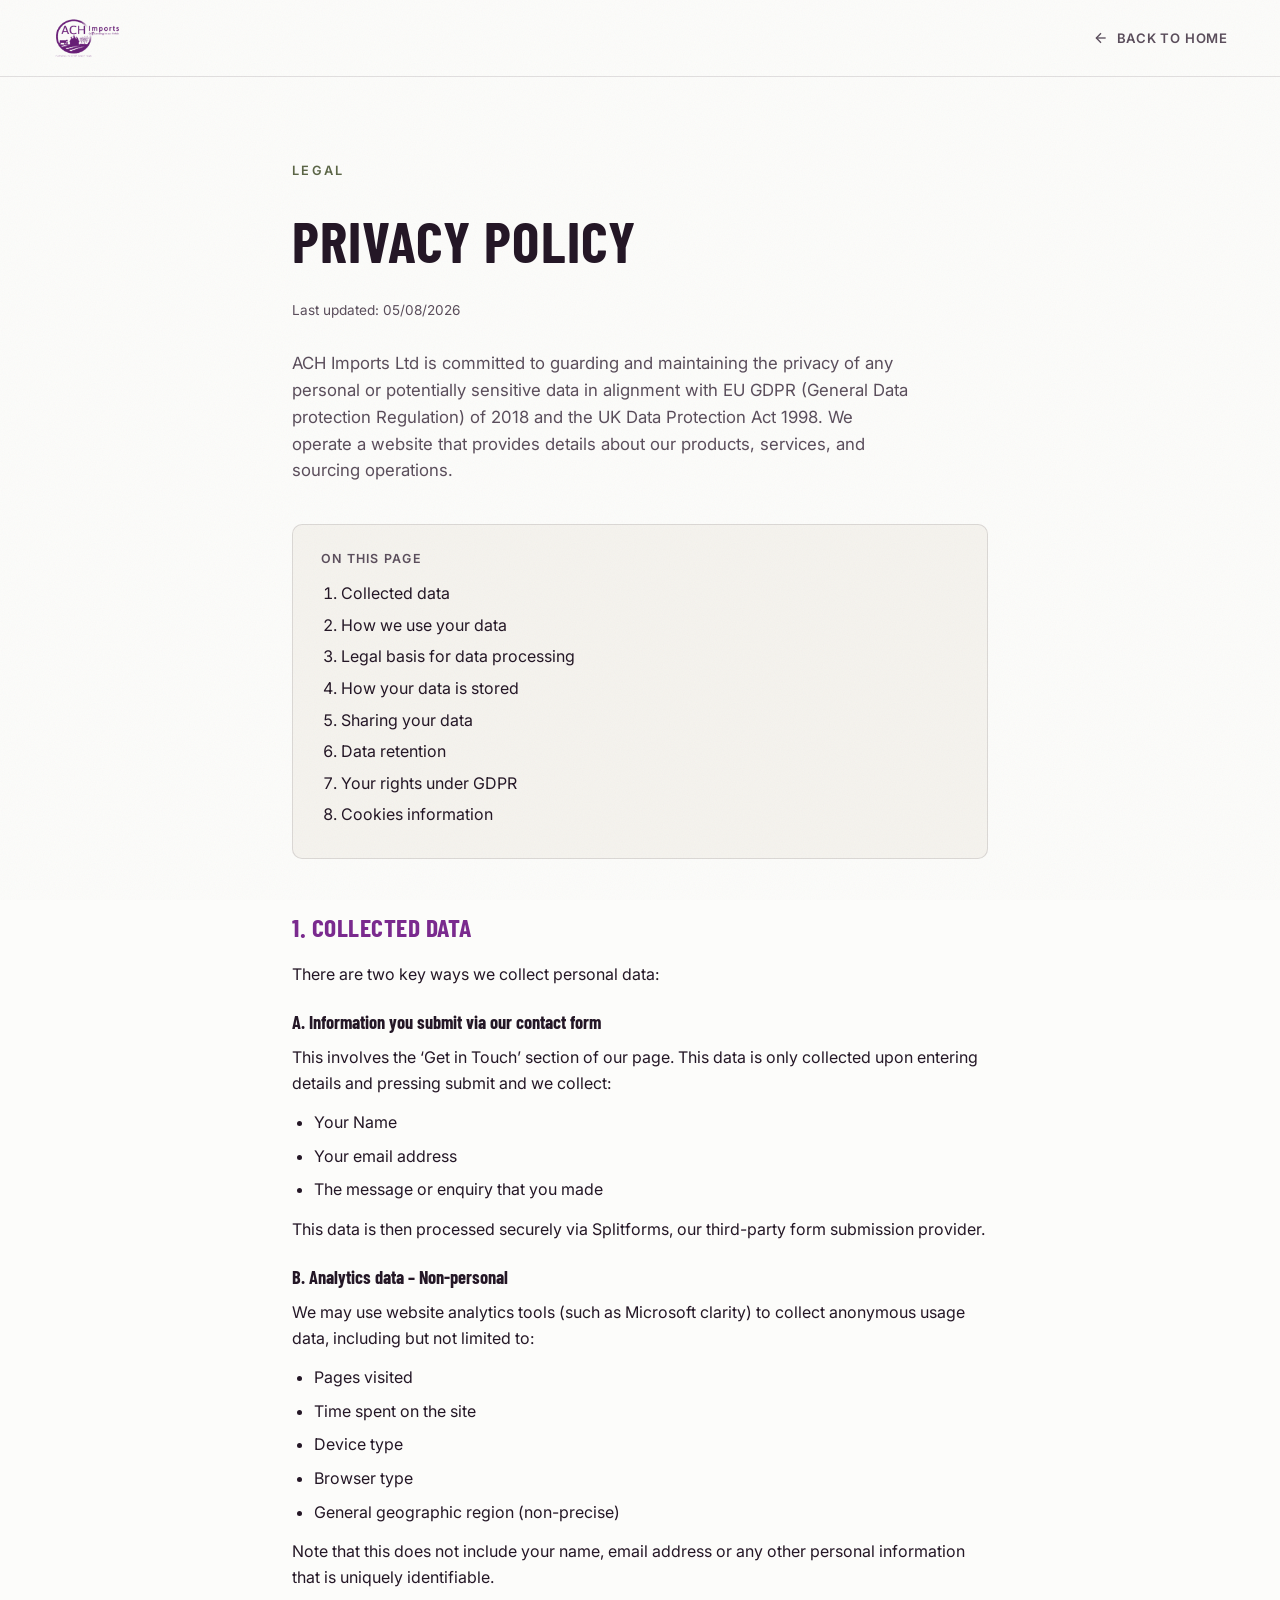
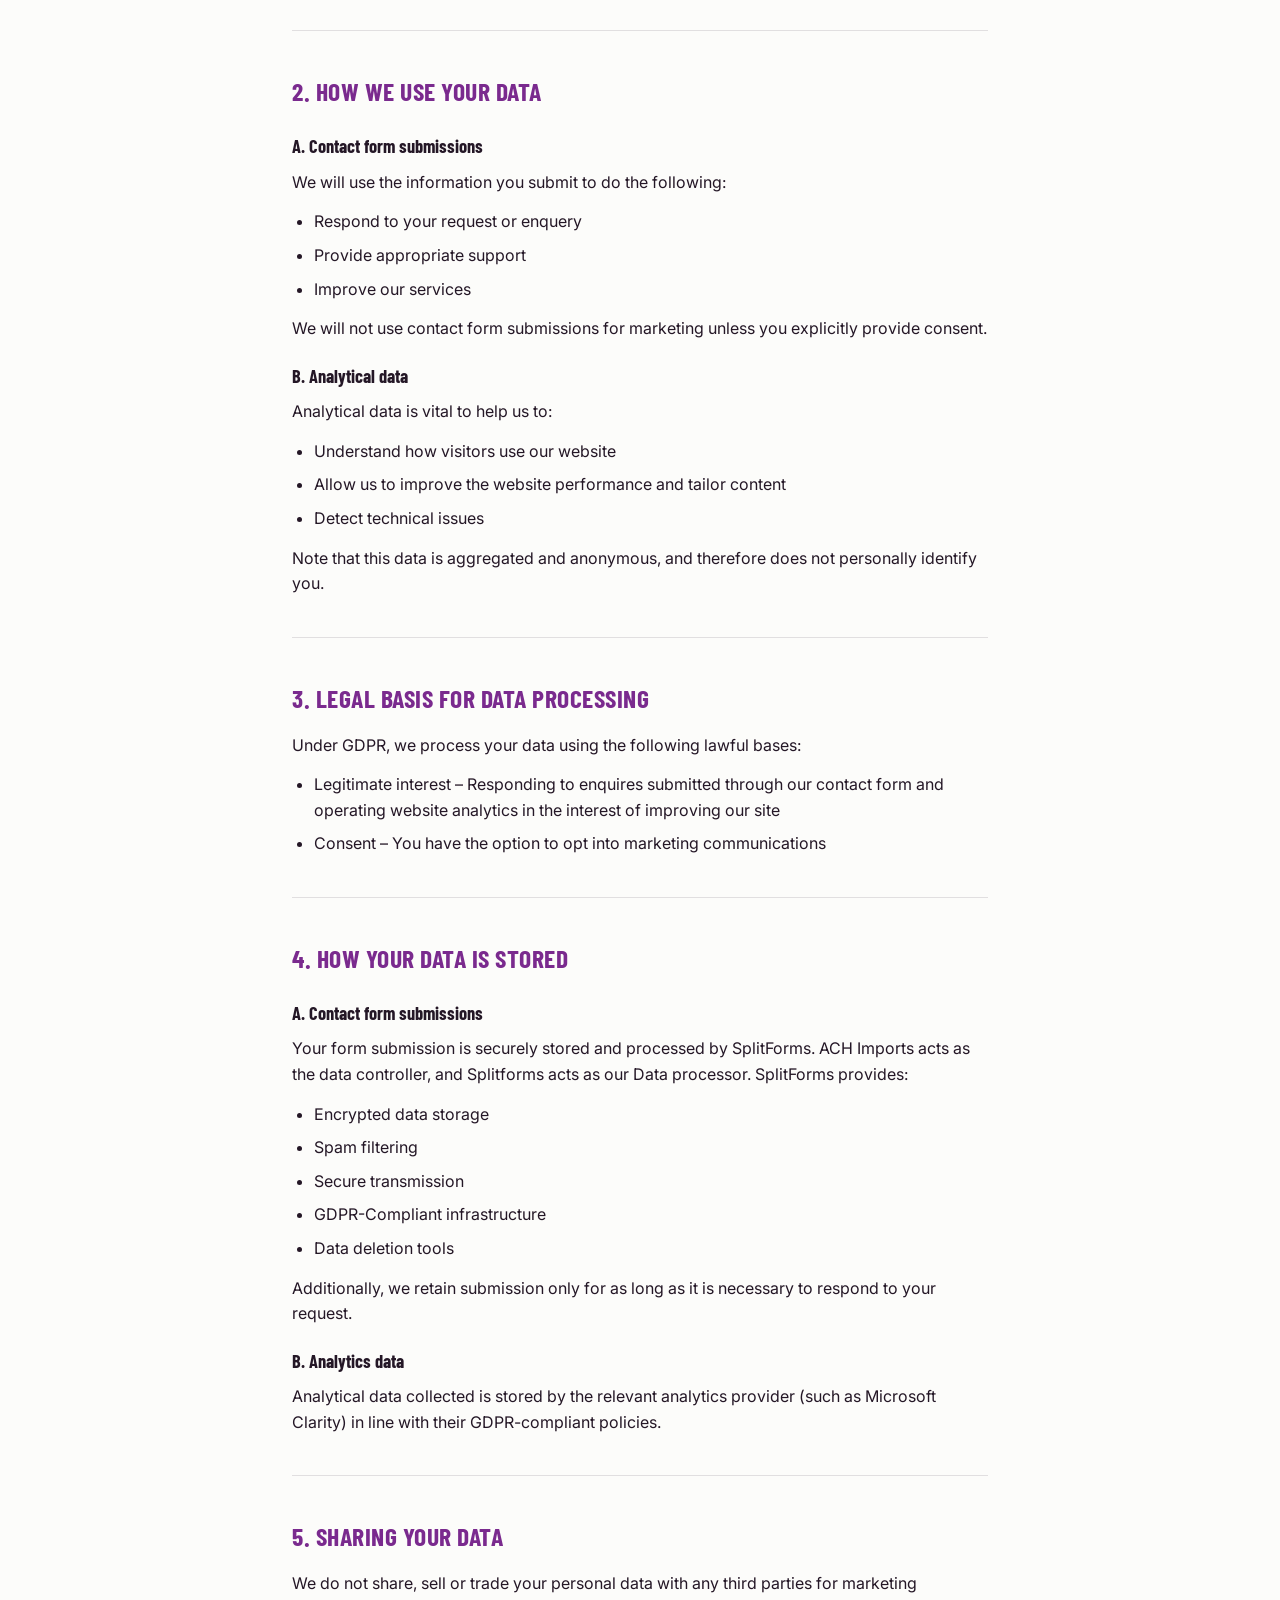
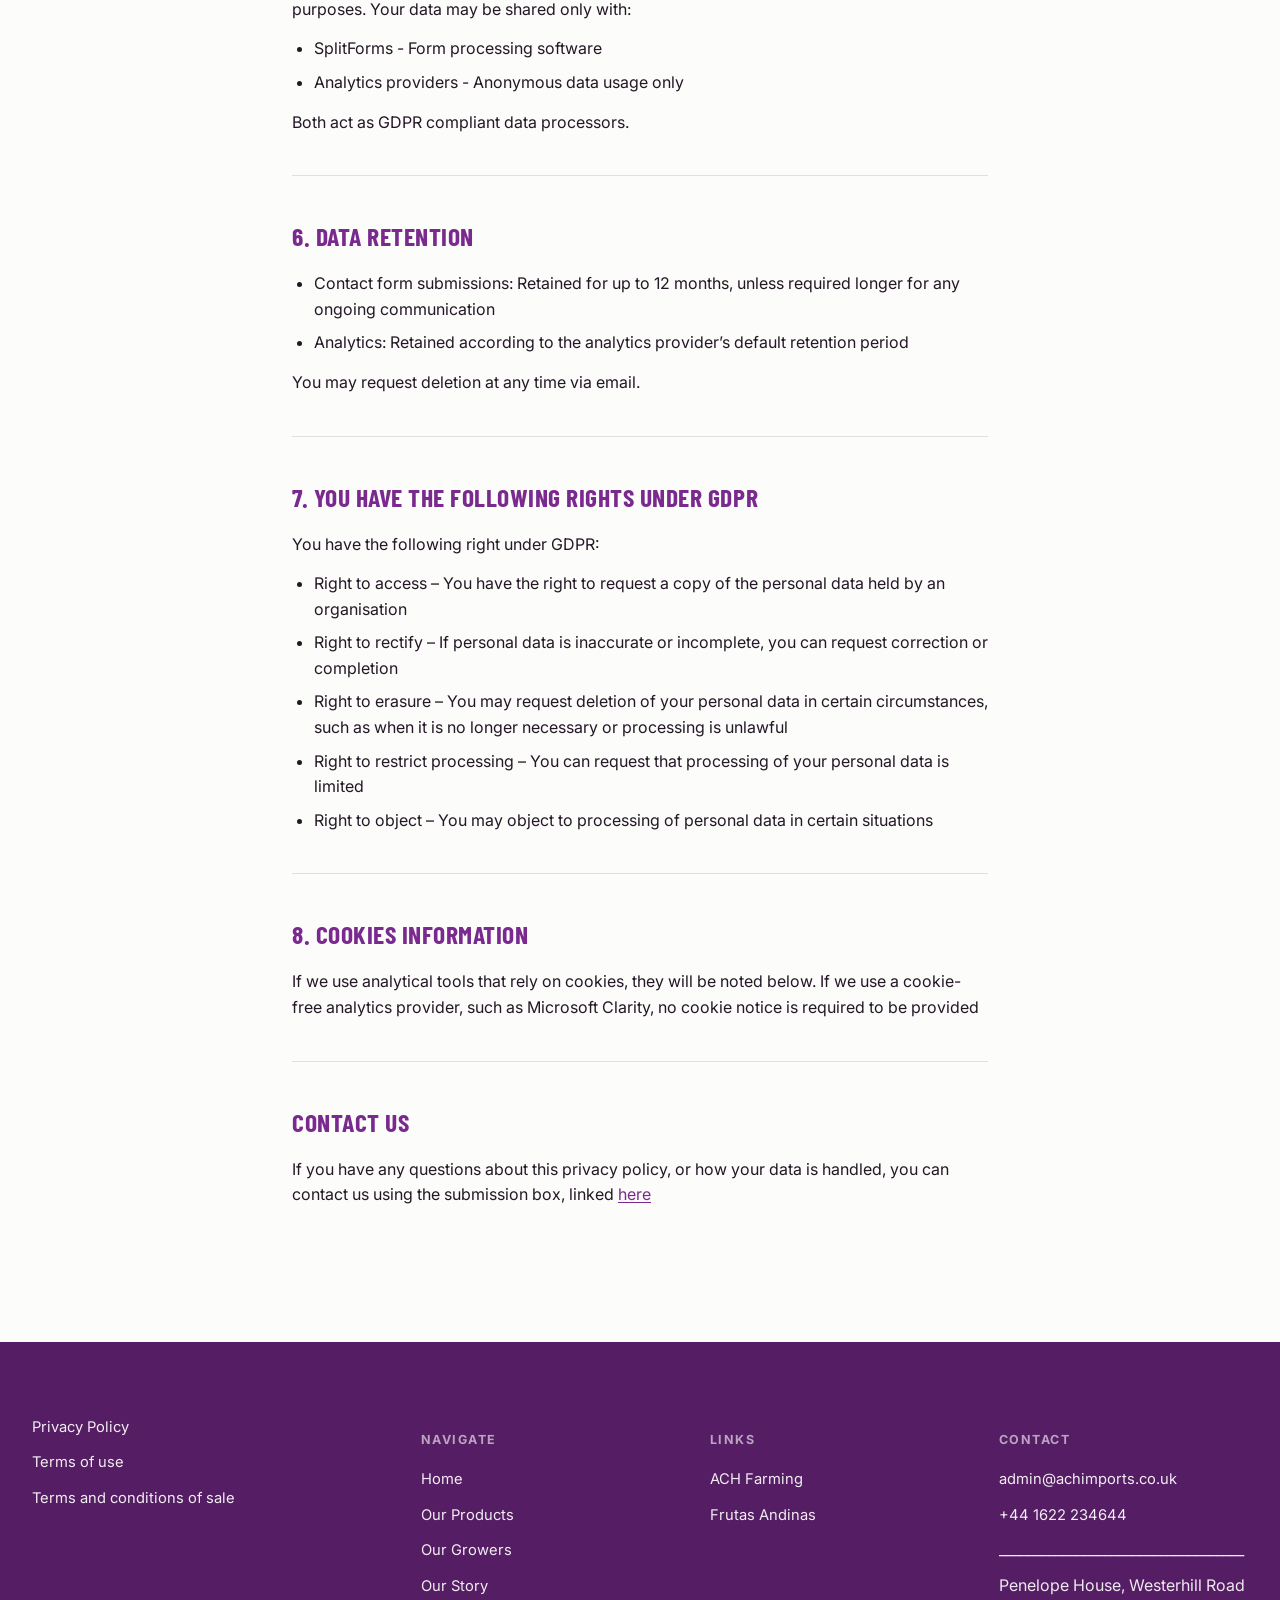
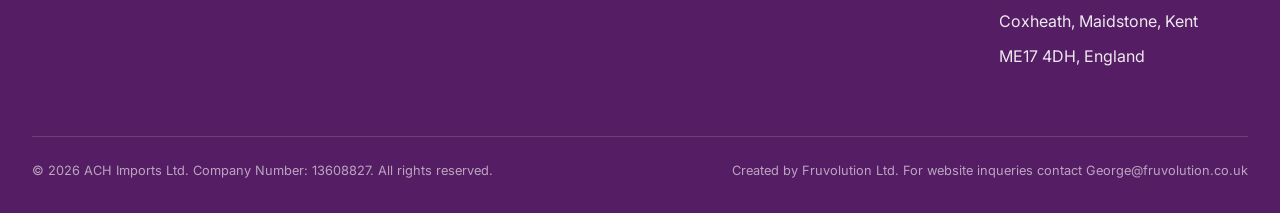
==== html/Privacy.html @ 6e2d33a0 "Cleaned up the project structure and files, improved carousel movement" ====
<!DOCTYPE html>
<html lang="en">
<head>
<meta charset="UTF-8">
<meta name="viewport" content="width=device-width, initial-scale=1.0">
<title>Privacy Policy | ACH Imports</title>

<!-- ============================================================
  ACH IMPORTS — long-text child page template
  Duplicate this file for each of: Cookies, Privacy, Terms of use,
  Terms and conditions of sale, Modern Slavery Statement.

  ASSUMPTIONS BAKED INTO THE PATHS BELOW — check these first:
  - This file lives in a /Legal/ subfolder, one level below the
    homepage (matching Legal/Cookies.html etc. in your footer).
  - The homepage file is named index.html. If it's named
    something else, update every "../index.html" below.
  - Images/ sits at the site root, so image paths here use "../Images/".
============================================================= -->

<link rel="preconnect" href="https://fonts.googleapis.com">
<link rel="preconnect" href="https://fonts.gstatic.com" crossorigin>
<link href="https://fonts.googleapis.com/css2?family=Barlow+Condensed:wght@500;600;700&family=Inter:wght@400;500;600&display=swap" rel="stylesheet">

<link rel="stylesheet" href="../css/privacy.css">

</head>
<body>

<!-- =================== HEADER — logo click returns home =================== -->
<header class="site-header">
  <nav class="nav-bar">
    <a class="nav-logo-link" href="Website_logic.html" aria-label="ACH Imports — back to home">
      <img src="../Images/ACHI_logo.png" alt="ACH Imports logo">
    </a>
    <a class="back-home" href="Website_logic.html">
      <svg viewBox="0 0 24 24"><path d="M19 12H5"/><path d="m12 19-7-7 7-7"/></svg>
      Back to Home
    </a>
  </nav>
</header>

<!-- =================== PAGE CONTENT =================== -->
<main class="legal-page">
  <p class="eyebrow">Legal</p>
  <h1>Privacy Policy</h1>
  <p class="updated">Last updated: 05/08/2026</p>
  <p class="intro">ACH Imports Ltd is committed to guarding and maintaining the privacy of any personal or potentially sensitive data in alignment with EU GDPR 
    (General Data protection Regulation) of 2018 and the UK Data Protection Act 1998. We operate a website that provides details about our products, services, and sourcing operations.</p>

  <!-- Optional — delete this block for shorter pages like Cookies -->
  <nav class="legal-toc" aria-label="Contents">
    <p>On this page</p>
    <ol>
      <li><a href="#section-1">Collected data</a></li>
      <li><a href="#section-2">How we use your data</a></li>
      <li><a href="#section-3">Legal basis for data processing</a></li>
      <li><a href="#section-4">How your data is stored</a></li>
      <li><a href="#section-5">Sharing your data</a></li>
      <li><a href="#section-6">Data retention</a></li>
      <li><a href="#section-7">Your rights under GDPR</a></li>
      <li><a href="#section-8">Cookies information</a></li>
    </ol>
  </nav>

  <div class="legal-body">
    <section id="section-1">
      <h2>1. Collected data</h2>
      <p>There are two key ways we collect personal data:</p>
      <h3>A.	Information you submit via our contact form</h3>
      <p>This involves the ‘Get in Touch’ section of our page. This data is only collected upon entering details and pressing submit and we collect:</p>
      <ul>
        <li>Your Name</li>
        <li>Your email address</li>
        <li>The message or enquiry that you made</li>
      </ul>
      <p>This data is then processed securely via Splitforms, our third-party form submission provider.</p>
      <h3>B.	Analytics data – Non-personal</h3>
      <p>We may use website analytics tools (such as Microsoft clarity) to collect anonymous usage data, including but not limited to:</p>
      <ul>
        <li>Pages visited</li>
        <li>Time spent on the site</li>
        <li>Device type</li>
        <li>Browser type</li>
        <li>General geographic region (non-precise)</li>
      </ul>
      <p>Note that this does not include your name, email address or any other personal information that is uniquely identifiable.</p>
    </section>

    <section id="section-2">
      <h2>2. How we use your data</h2>
      <h3>A.    Contact form submissions</h3>
      <p>We will use the information you submit to do the following:</p>
      <ul>
        <li>Respond to your request or enquery</li>
        <li>Provide appropriate support</li>
        <li>Improve our services</li>
      </ul>
      <p>We will not use contact form submissions for marketing unless you explicitly provide consent.</p>
      <h3>B.    Analytical data</h3>
      <p>Analytical data is vital to help us to:</p>
      <ul>
        <li>Understand how visitors use our website</li>
        <li>Allow us to improve the website performance and tailor content</li>
        <li>Detect technical issues</li>
      </ul>
      <p>Note that this data is aggregated and anonymous, and therefore does not personally identify you.</p>
    </section>

    <section id="section-3">
      <h2>3. Legal basis for data processing</h2>
      <p>Under GDPR, we process your data using the following lawful bases:</p>
      <ul>
        <li>Legitimate interest – Responding to enquires submitted through our contact form and operating website analytics in the interest of improving our site</li>
        <li>Consent – You have the option to opt into marketing communications</li>
      </ul>
    </section>

    <section id="section-4">
      <h2>4. How your data is stored</h2>
      <h3>A.    Contact form submissions</h3>
      <p>Your form submission is securely stored and processed by SplitForms. ACH Imports acts as the data controller, and Splitforms acts as our Data processor. SplitForms provides:</p>
      <ul>
        <li>Encrypted data storage</li>
        <li>Spam filtering</li>
        <li>Secure transmission</li>
        <li>GDPR-Compliant infrastructure</li>
        <li>Data deletion tools</li>
      </ul>
      <p>Additionally, we retain submission only for as long as it is necessary to respond to your request.</p>
      <h3>B.    Analytics data</h3>
      <p>Analytical data collected is stored by the relevant analytics provider (such as Microsoft Clarity) in line with their GDPR-compliant policies.</p>
    </section>

    <section id="section-5">
      <h2>5. Sharing your data</h2>
      <p>We do not share, sell or trade your personal data with any third parties for marketing purposes. 
    Your data may be shared only with:</p>
      <ul>
        <li>SplitForms - Form processing software</li>
        <li>Analytics providers - Anonymous data usage only</li>
      </ul>
      <p>Both act as GDPR compliant data processors.</p>
    </section>

    <section id="section-6">
      <h2>6. Data retention</h2>
      <ul>
        <li>Contact form submissions: Retained for up to 12 months, unless required longer for any ongoing communication</li>
        <li>Analytics: Retained according to the analytics provider’s default retention period</li>
      </ul>
      <p>You may request deletion at any time via email.</p>
    </section>

    <section id="section-7">
      <h2>7. You have the following rights under GDPR</h2>
      <p>You have the following right under GDPR:</p>
      <ul>
        <li>Right to access – You have the right to request a copy of the personal data held by an organisation</li>
        <li>Right to rectify – If personal data is inaccurate or incomplete, you can request correction or completion</li>
        <li>Right to erasure – You may request deletion of your personal data in certain circumstances, such as when it is no longer necessary or processing is unlawful</li>
        <li>Right to restrict processing – You can request that processing of your personal data is limited</li>
        <li>Right to object – You may object to processing of personal data in certain situations</li>
      </ul>
    </section>

    <section id="section-8">
      <h2>8. Cookies information</h2>
      <p>If we use analytical tools that rely on cookies, they will be noted below. 
        If we use a cookie-free analytics provider, such as Microsoft Clarity, no cookie notice is required to be provided</p>
    </section>

    <section id="section-9">
      <h2>Contact Us</h2>
      <p>If you have any questions about this privacy policy, or how your data is handled, you can contact us using the submission box, linked <a href="../Website_logic.html#get-in-touch">here</a></p>
    </section>
  </div>
</main>

<!-- =================== FOOTER =================== -->
<footer class="site-footer" id="contact">
  <div class="footer-inner">
    <div class="footer-col">
      <ul>
        <li><a href="Legal/Privacy.html">Privacy Policy</a></li>
        <li><a href="Legal/Terms_of_use.html">Terms of use</a></li>
        <li><a href="Legal/Tas_of_sale.html">Terms and conditions of sale</a></li>

      </ul>
    </div>
    <div class="footer-col">
      <h4>Navigate</h4>
      <ul>
        <li><a href="#home">Home</a></li>
        <li><a href="#products">Our Products</a></li>
        <li><a href="#growers">Our Growers</a></li>
        <li><a href="#story">Our Story</a></li>
      </ul>
    </div>
    <div class="footer-col">
      <h4>Links</h4>
      <ul>
        <li><a href="https://www.achfarming.co.uk/" target="_blank" rel="noopener">ACH Farming</a></li>
        <li><a href="https://www.freshproducepartners.com/" target="_blank" rel="noopener">Frutas Andinas</a></li>
      </ul>
    </div>
    <div class="footer-col">
      <h4>Contact</h4>
      <ul>
        <li><a href="../Website_logic.html#get-in-touch">admin@achimports.co.uk</a></li>
        <li><a href="tel:+441622234644">+44 1622 234644</a></li>
        <li>___________________________________</li>
        <li>Penelope House, Westerhill Road</li>
        <li>Coxheath, Maidstone, Kent</li>
        <li>ME17 4DH, England</li>
      </ul>
    </div>
  </div>
  <div class="footer-bottom">
    <span>&copy; <span id="year"></span> ACH Imports Ltd. Company Number: 13608827. All rights reserved.</span>
    <span>Created by Fruvolution Ltd. For website inqueries contact George@fruvolution.co.uk</span>
  </div>
</footer>

<script>
  document.getElementById('year').textContent = new Date().getFullYear();
</script>

</body>
</html>
---- css/privacy.css ----
/* Same design tokens as the homepage — keep these two files in sync
     if the brand colours/fonts ever change. */
  :root{
    --color-purple:        #7A2A8E;
    --color-purple-dark:   #551D63;
    --color-olive:         #75825A;
    --color-olive-dark:    #5C6647;
    --color-bg:            #FCFCFA;
    --color-ink:           #241726;
    --color-ink-soft:      #5B4E5C;
    --color-line:          rgba(36,23,38,0.12);
    --color-cream-card:    #F5F3EE;
    --shadow-soft:          0 20px 50px rgba(36,23,38,0.16);
    --font-display: 'Barlow Condensed', 'Arial Narrow', sans-serif;
    --font-body:    'Inter', -apple-system, BlinkMacSystemFont, sans-serif;
    --max-width: 1240px;
  }

  *{ box-sizing: border-box; }
  html{ scroll-behavior: smooth; }
  body{
    margin:0;
    background: var(--color-bg);
    color: var(--color-ink);
    font-family: var(--font-body);
    line-height: 1.6;
    position: relative;
  }
  body::before{
    content:"";
    position: fixed;
    inset:0;
    z-index: 500;
    pointer-events: none;
    opacity: 0.05;
    mix-blend-mode: multiply;
    background-image: url("data:image/svg+xml;utf8,<svg xmlns='http://www.w3.org/2000/svg' width='160' height='160'><filter id='n'><feTurbulence type='fractalNoise' baseFrequency='0.85' numOctaves='2' stitchTiles='stitch'/></filter><rect width='100%25' height='100%25' filter='url(%23n)'/></svg>");
  }

  img{ max-width: 100%; display:block; }
  a{ color: inherit; text-decoration:none; }
  ul, ol{ margin:0; padding:0; }

  h1,h2,h3{
    font-family: var(--font-display);
    font-weight: 700;
    text-transform: uppercase;
    letter-spacing: 0.02em;
    margin: 0;
    color: var(--color-ink);
  }

  /* --- simple static header: no hero, no scroll-driven animation needed.
         Logo doubles as the way back home, per the brief. --- */
  .site-header{
    position: sticky;
    top: 0;
    z-index: 100;
    background: rgba(252,252,250,0.95);
    backdrop-filter: blur(10px);
    box-shadow: 0 1px 0 var(--color-line);
  }
  .nav-bar{
    max-width: var(--max-width);
    margin: 0 auto;
    padding: 18px 32px;
    display: flex;
    align-items: center;
    justify-content: space-between;
    gap: 24px;
  }
  .nav-logo-link{
    display: flex;
    align-items: center;
    gap: 12px;
  }
  .nav-logo-link img{ height: 40px; width: auto; }
  .back-home{
    font-family: var(--font-body);
    font-weight: 600;
    font-size: 0.82rem;
    letter-spacing: 0.06em;
    text-transform: uppercase;
    color: var(--color-ink-soft);
    display: flex;
    align-items: center;
    gap: 8px;
    transition: color .2s ease;
  }
  .back-home:hover{ color: var(--color-purple); }
  .back-home svg{ width: 16px; height: 16px; stroke: currentColor; fill: none; stroke-width: 2; }

  /* --- long-text content area --- */
  .legal-page{
    max-width: 760px;
    margin: 0 auto;
    padding: 72px 32px 120px;
  }
  .legal-page .eyebrow{
    font-size: 0.8rem;
    font-weight: 600;
    letter-spacing: 0.18em;
    text-transform: uppercase;
    color: var(--color-olive-dark);
  }
  .legal-page h1{
    font-size: clamp(2.4rem, 6vw, 3.6rem);
    margin-top: 10px;
  }
  .legal-page .updated{
    margin-top: 14px;
    font-size: 0.85rem;
    color: var(--color-ink-soft);
  }
  .legal-page .intro{
    margin-top: 28px;
    font-size: 1.05rem;
    color: var(--color-ink-soft);
    max-width: 620px;
  }

  .legal-body{
    margin-top: 48px;
  }
  .legal-body section + section{
    margin-top: 40px;
    padding-top: 40px;
    border-top: 1px solid var(--color-line);
  }
  .legal-body h2{
    font-size: 1.6rem;
    color: var(--color-purple);
    margin-bottom: 14px;
  }
  .legal-body h3{
    font-size: 1.15rem;
    text-transform: none;
    letter-spacing: 0;
    color: var(--color-ink);
    margin: 20px 0 8px;
  }
  .legal-body p{
    margin: 0 0 14px;
  }
  .legal-body ul, .legal-body ol{
    margin: 0 0 14px;
    padding-left: 22px;
  }
  .legal-body ul{ list-style: disc; }
  .legal-body ol{ list-style: decimal; }
  .legal-body li{ margin-bottom: 8px; }
  .legal-body a{
    color: var(--color-purple);
    text-decoration: underline;
    text-underline-offset: 2px;
  }
  .legal-body a:hover{ color: var(--color-olive-dark); }

  /* Optional in-page contents list — handy once a page has several
     numbered sections. Remove this block if the page is short. */
  .legal-toc{
    margin-top: 40px;
    background: var(--color-cream-card);
    border: 1px solid var(--color-line);
    border-radius: 10px;
    padding: 24px 28px;
  }
  .legal-toc p{
    font-size: 0.78rem;
    font-weight: 600;
    letter-spacing: 0.1em;
    text-transform: uppercase;
    color: var(--color-ink-soft);
    margin: 0 0 12px;
  }
  .legal-toc ol{
    list-style: decimal;
    padding-left: 20px;
    margin: 0;
  }
  .legal-toc li{ margin-bottom: 6px; }
  .legal-toc a{ color: var(--color-ink); text-decoration: none; }
  .legal-toc a:hover{ color: var(--color-purple); }

  /* --- footer: identical to the homepage, with paths adjusted for
         living one folder down --- */

    .footer-col ul{
    list-style: none;
    padding: 0;
    margin: 0;
}
    .site-footer{
    background: var(--color-purple-dark);
    color: rgba(255,255,255,0.9);
    padding: 72px 32px 32px;
  }
  .footer-inner{
    max-width: var(--max-width);
    margin: 0 auto;
    display:grid;
    grid-template-columns: 1.4fr 1fr 1fr 1fr;
    gap: 40px;
  }
  .footer-brand img{ height: 40px; margin-bottom: 14px; }
  .footer-brand p{ color: rgba(255,255,255,0.72); font-size: 0.9rem; max-width: 280px; }
  .footer-col h4{
    list-style: none;
    font-family: var(--font-body);
    font-size: 0.78rem;
    letter-spacing: 0.12em;
    text-transform: uppercase;
    color: rgba(255,255,255,0.6);
    margin-bottom: 16px;
  }
  .footer-col ul li{ margin-bottom: 10px; }
  .footer-col a{ font-size: 0.92rem; color: rgba(255,255,255,0.92); }
  .footer-col a:hover{ color: var(--color-olive); }
  .footer-bottom{
    max-width: var(--max-width);
    margin: 56px auto 0;
    padding-top: 24px;
    border-top: 1px solid rgba(255,255,255,0.15);
    display:flex;
    justify-content:space-between;
    flex-wrap:wrap;
    gap: 12px;
    font-size: 0.8rem;
    color: rgba(255,255,255,0.6);
  }

  @media (max-width: 900px){
    .footer-inner{ grid-template-columns: 1fr 1fr; }
  }
  @media (max-width: 560px){
    .footer-inner{ grid-template-columns: 1fr; }
    .legal-page{ padding: 48px 20px 80px; }
  }
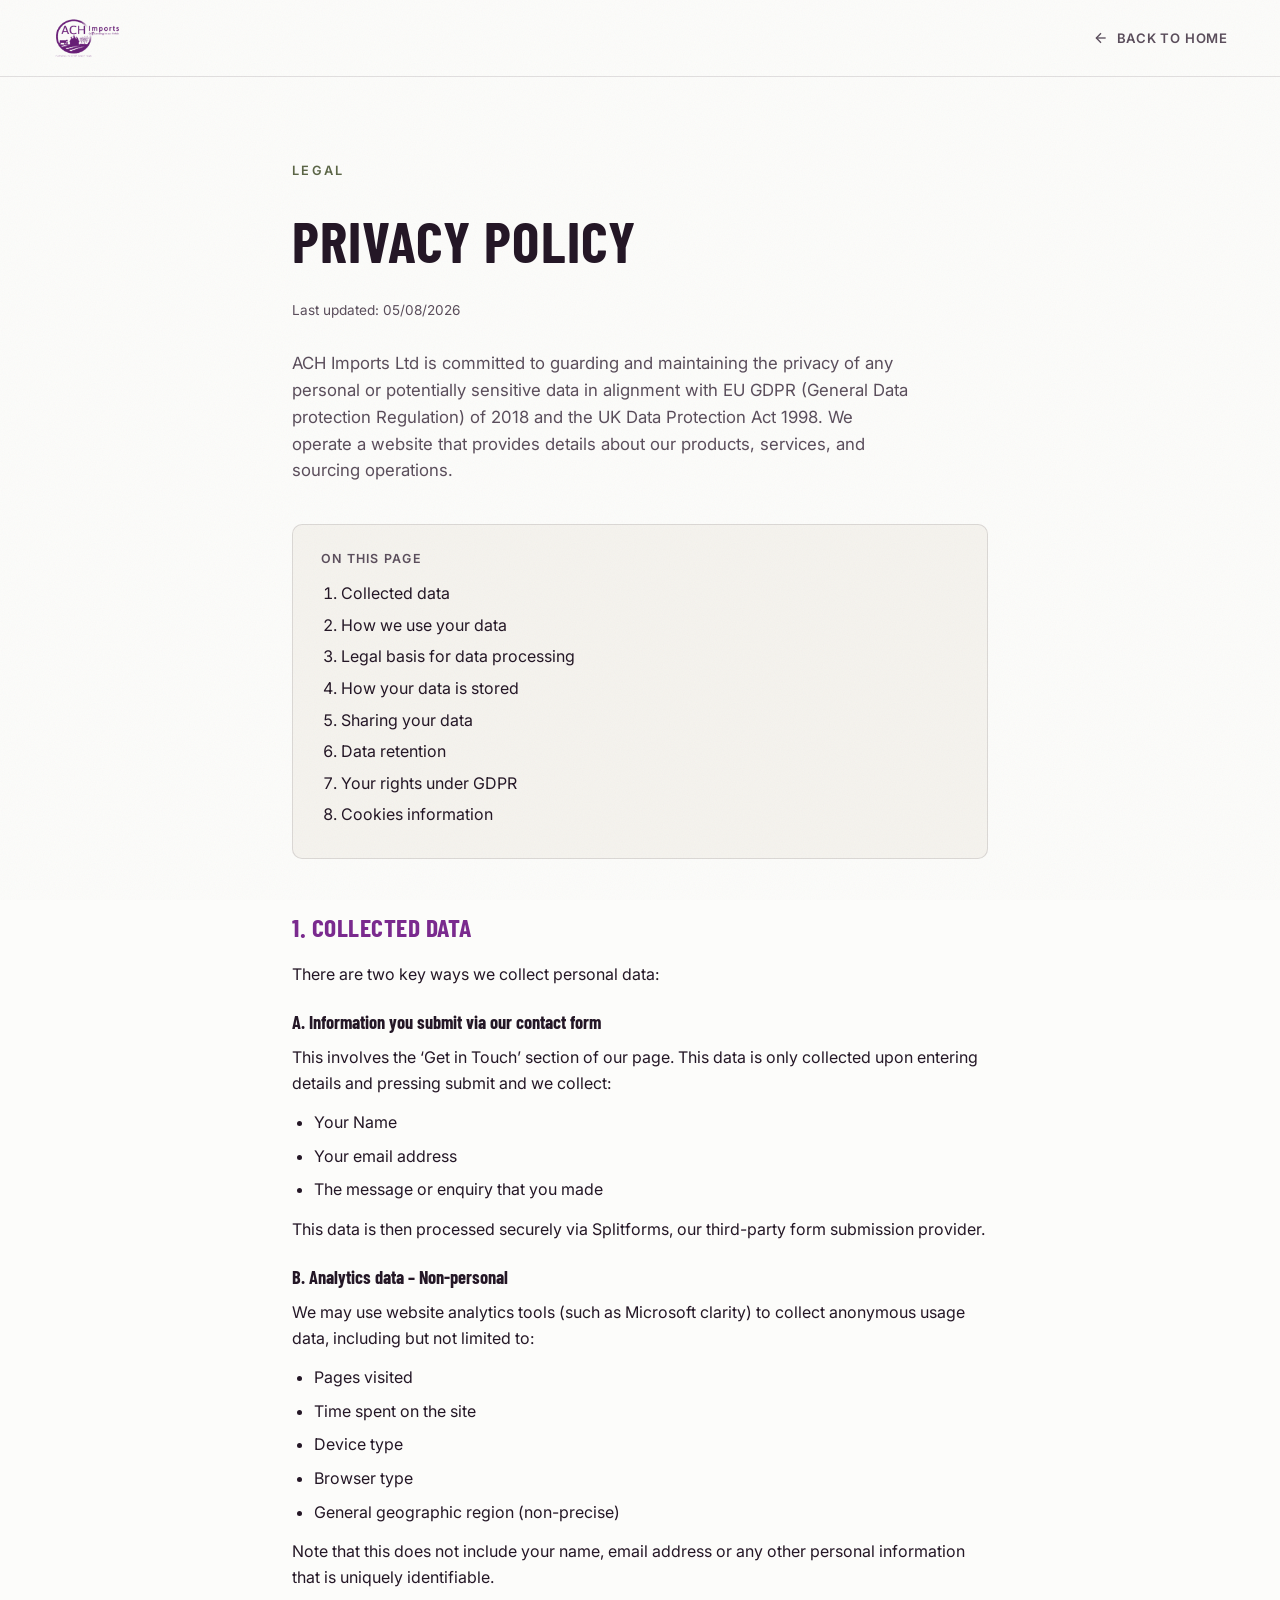
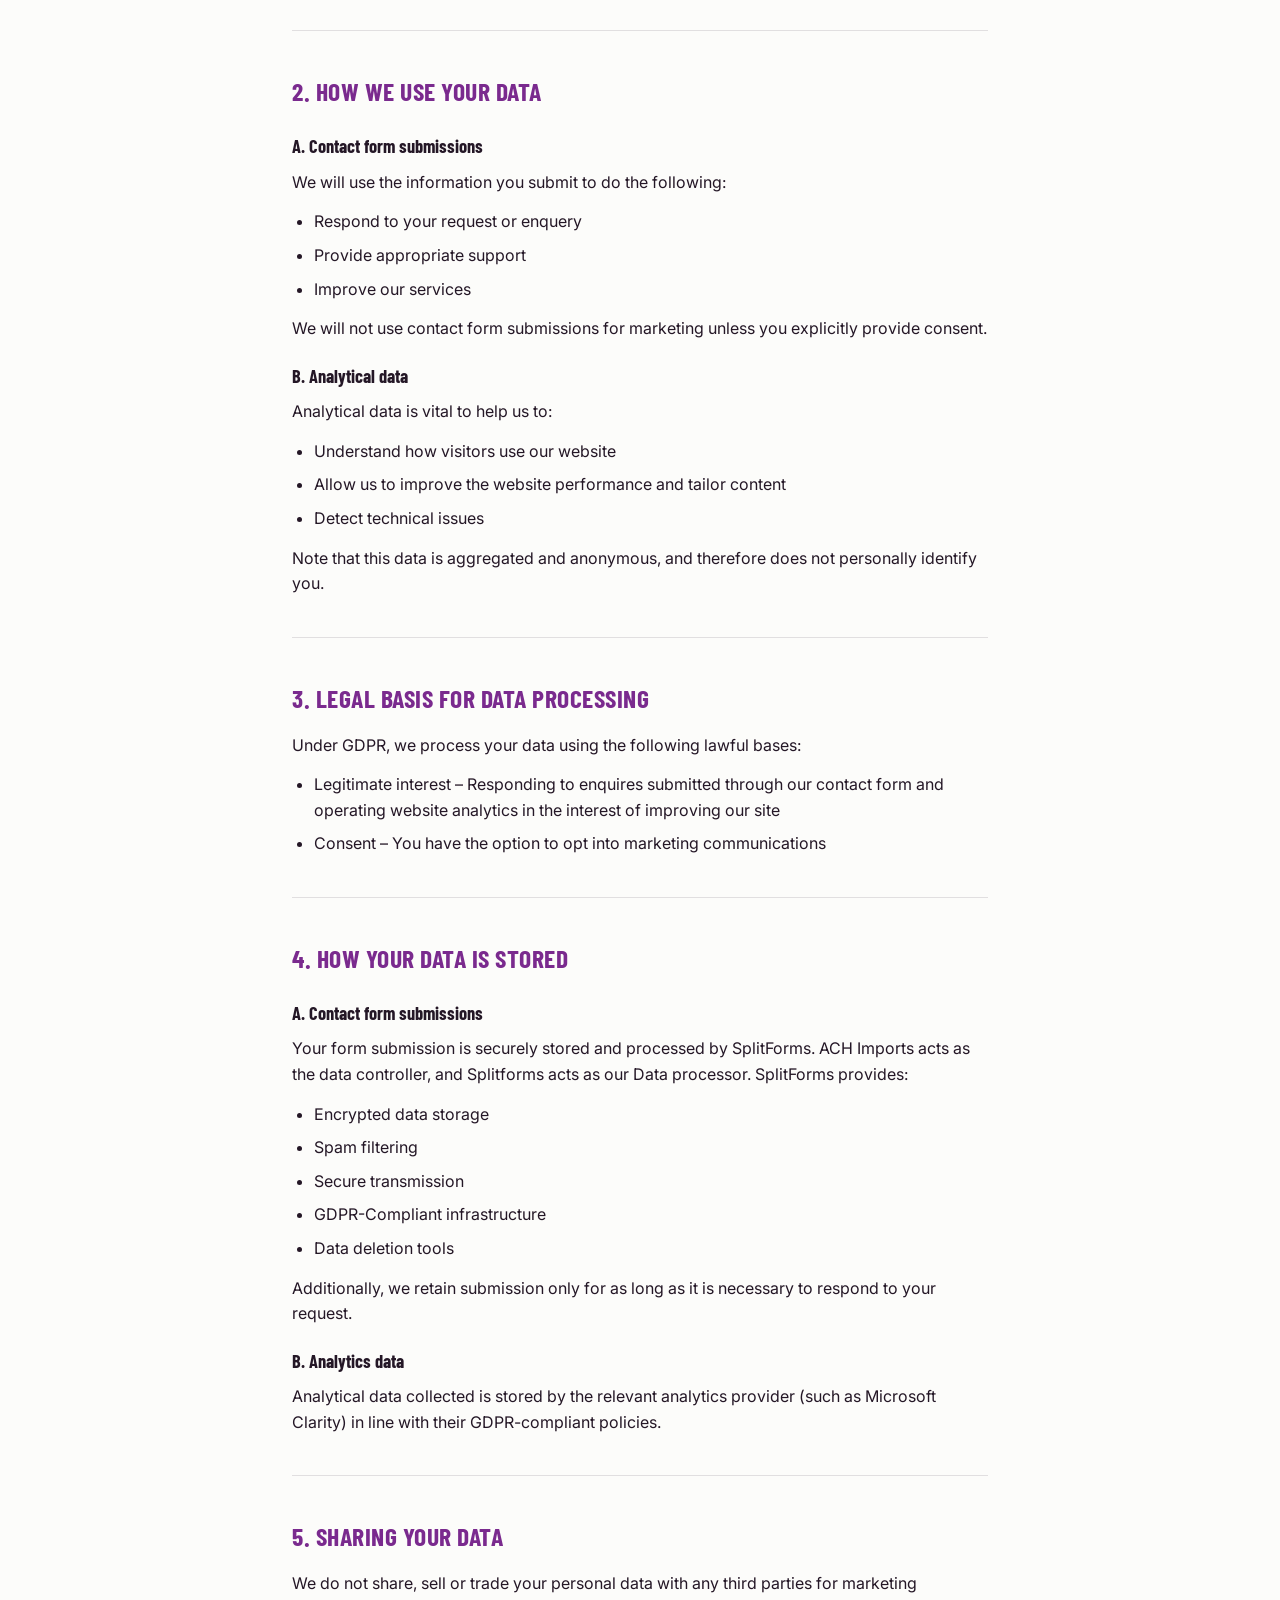
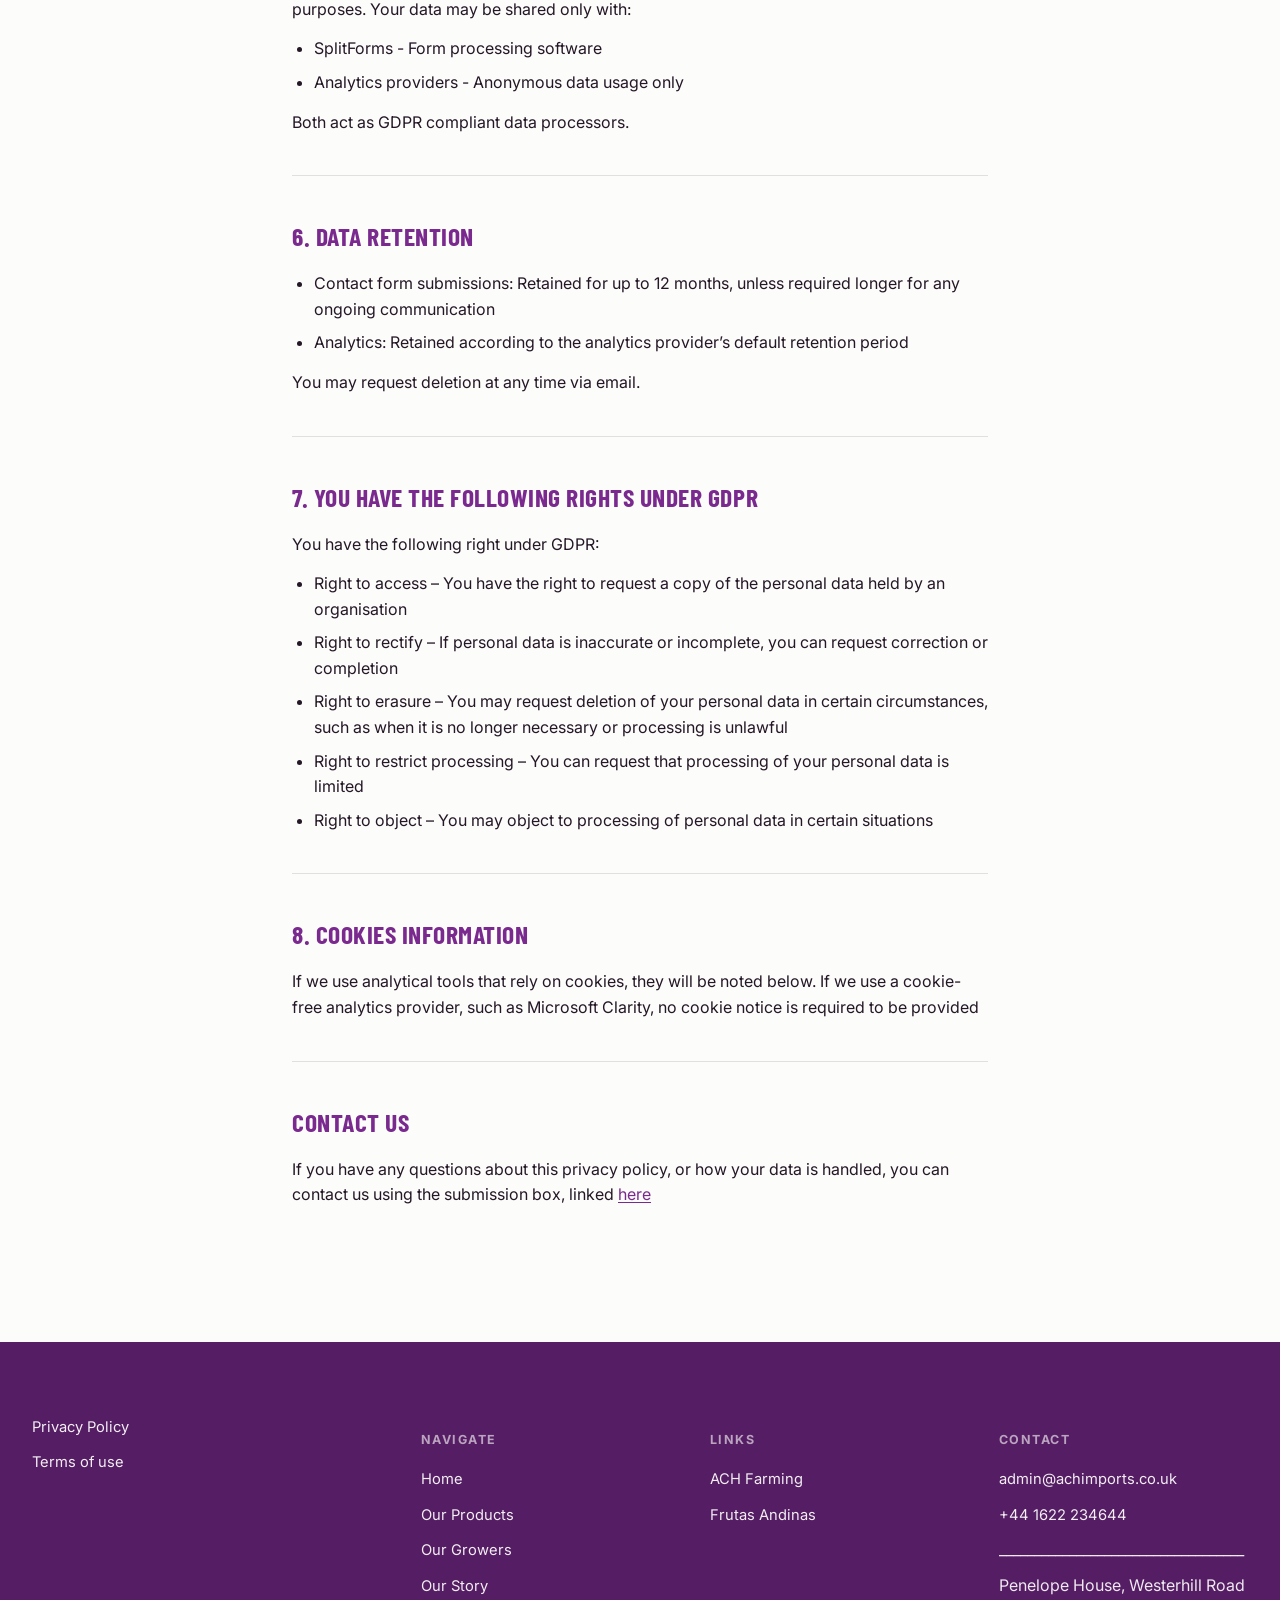
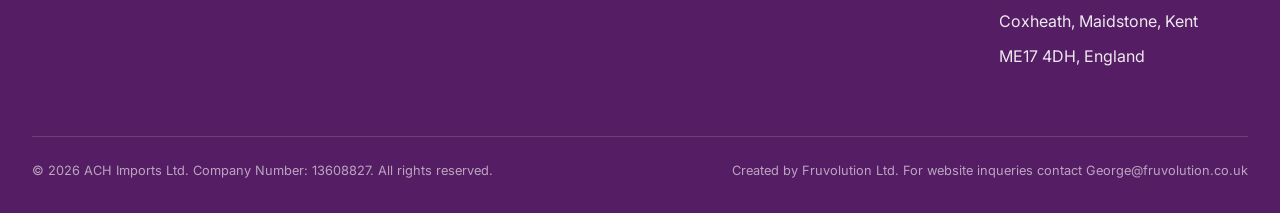
==== commit 3459674b: "Adding legal  functionality in spanish" ====
--- a/html/Privacy.html
+++ b/html/Privacy.html
@@ -30,10 +30,10 @@
 <!-- =================== HEADER — logo click returns home =================== -->
 <header class="site-header">
   <nav class="nav-bar">
-    <a class="nav-logo-link" href="Website_logic.html" aria-label="ACH Imports — back to home">
+    <a class="nav-logo-link" href="../index.html" aria-label="ACH Imports — back to home">
       <img src="../Images/ACHI_logo.png" alt="ACH Imports logo">
     </a>
-    <a class="back-home" href="Website_logic.html">
+    <a class="back-home" href="../index.html">
       <svg viewBox="0 0 24 24"><path d="M19 12H5"/><path d="m12 19-7-7 7-7"/></svg>
       Back to Home
     </a>
@@ -172,7 +172,7 @@
 
     <section id="section-9">
       <h2>Contact Us</h2>
-      <p>If you have any questions about this privacy policy, or how your data is handled, you can contact us using the submission box, linked <a href="../Website_logic.html#get-in-touch">here</a></p>
+      <p>If you have any questions about this privacy policy, or how your data is handled, you can contact us using the submission box, linked <a href="../index.html#get-in-touch">here</a></p>
     </section>
   </div>
 </main>
@@ -182,19 +182,18 @@
   <div class="footer-inner">
     <div class="footer-col">
       <ul>
-        <li><a href="Legal/Privacy.html">Privacy Policy</a></li>
-        <li><a href="Legal/Terms_of_use.html">Terms of use</a></li>
-        <li><a href="Legal/Tas_of_sale.html">Terms and conditions of sale</a></li>
+        <li><a href="Privacy.html">Privacy Policy</a></li>
+        <li><a href="Terms_of_use.html">Terms of use</a></li>
 
       </ul>
     </div>
     <div class="footer-col">
       <h4>Navigate</h4>
       <ul>
-        <li><a href="#home">Home</a></li>
-        <li><a href="#products">Our Products</a></li>
-        <li><a href="#growers">Our Growers</a></li>
-        <li><a href="#story">Our Story</a></li>
+        <li><a href="../index.html#home">Home</a></li>
+        <li><a href="../index.html#products">Our Products</a></li>
+        <li><a href="../index.html#growers">Our Growers</a></li>
+        <li><a href="../index.html#story">Our Story</a></li>
       </ul>
     </div>
     <div class="footer-col">
@@ -207,7 +206,7 @@
     <div class="footer-col">
       <h4>Contact</h4>
       <ul>
-        <li><a href="../Website_logic.html#get-in-touch">admin@achimports.co.uk</a></li>
+        <li><a href="../index.html#get-in-touch">admin@achimports.co.uk</a></li>
         <li><a href="tel:+441622234644">+44 1622 234644</a></li>
         <li>___________________________________</li>
         <li>Penelope House, Westerhill Road</li>
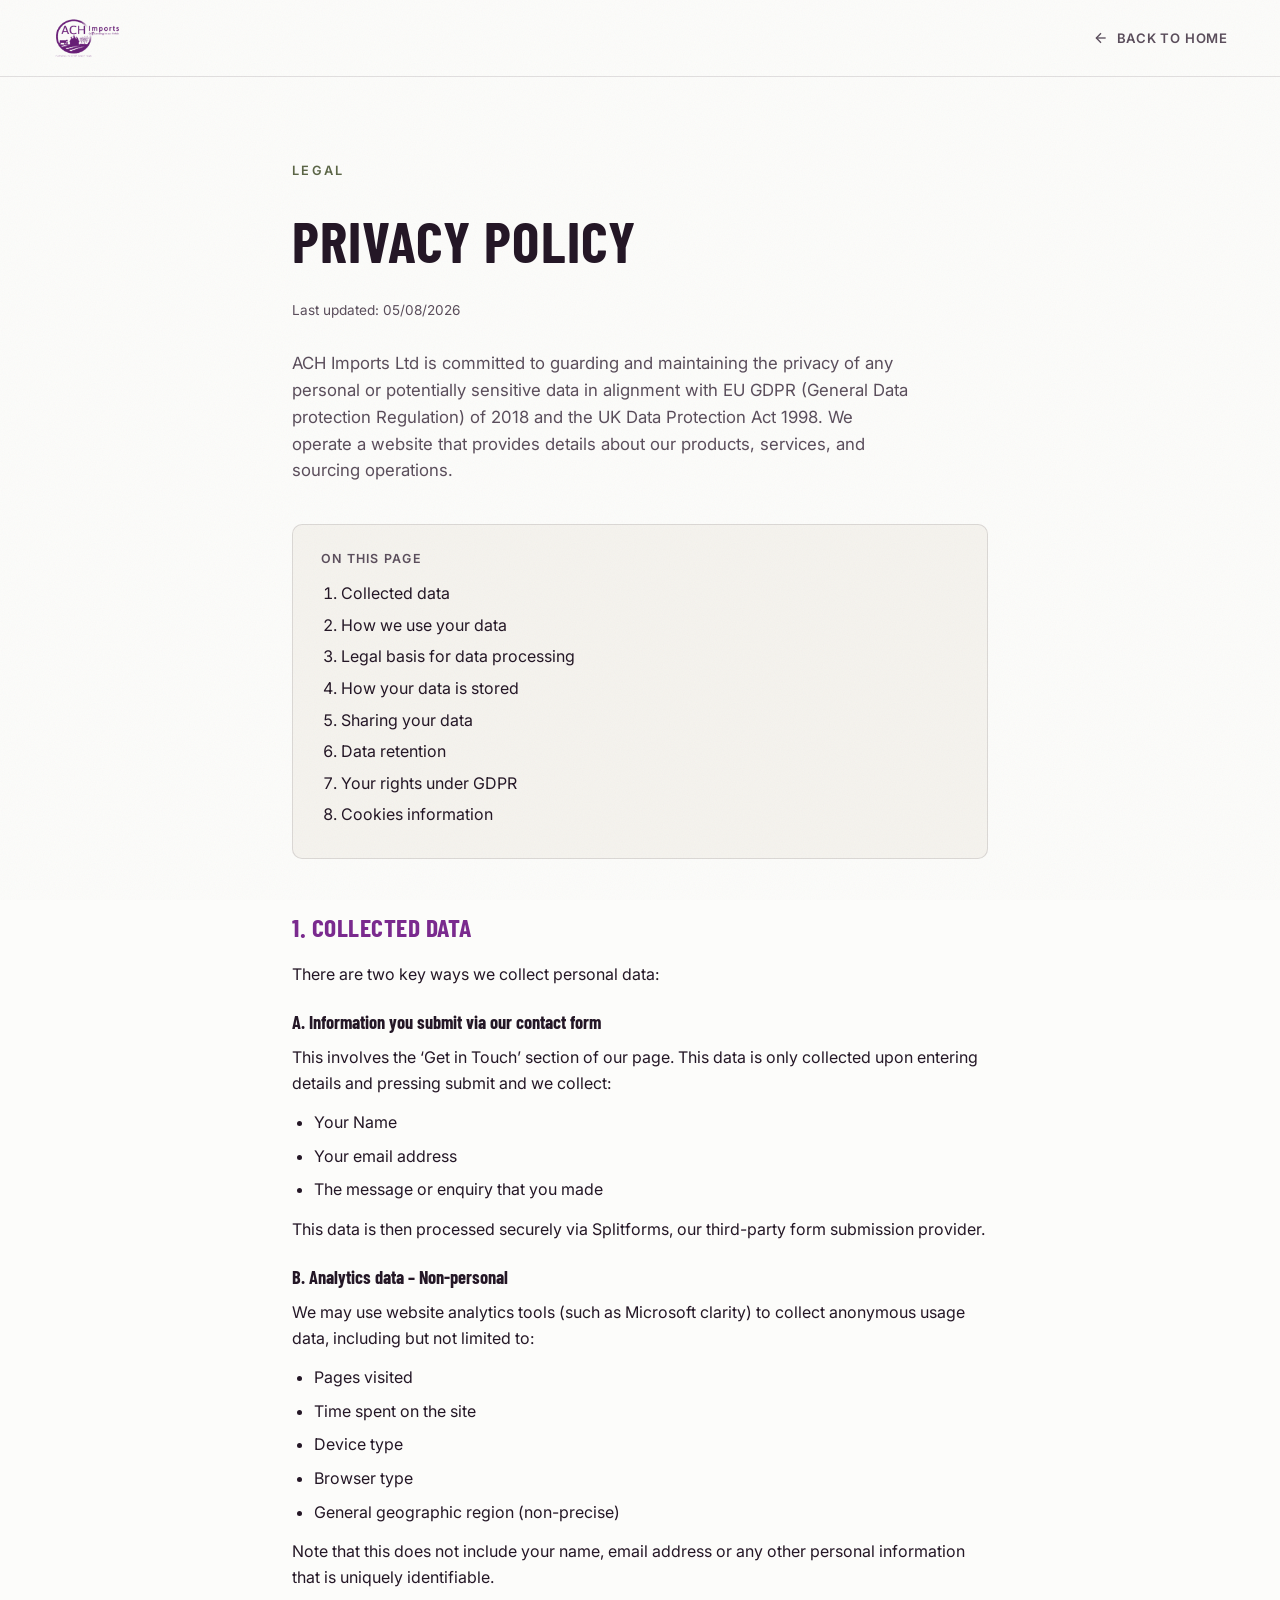
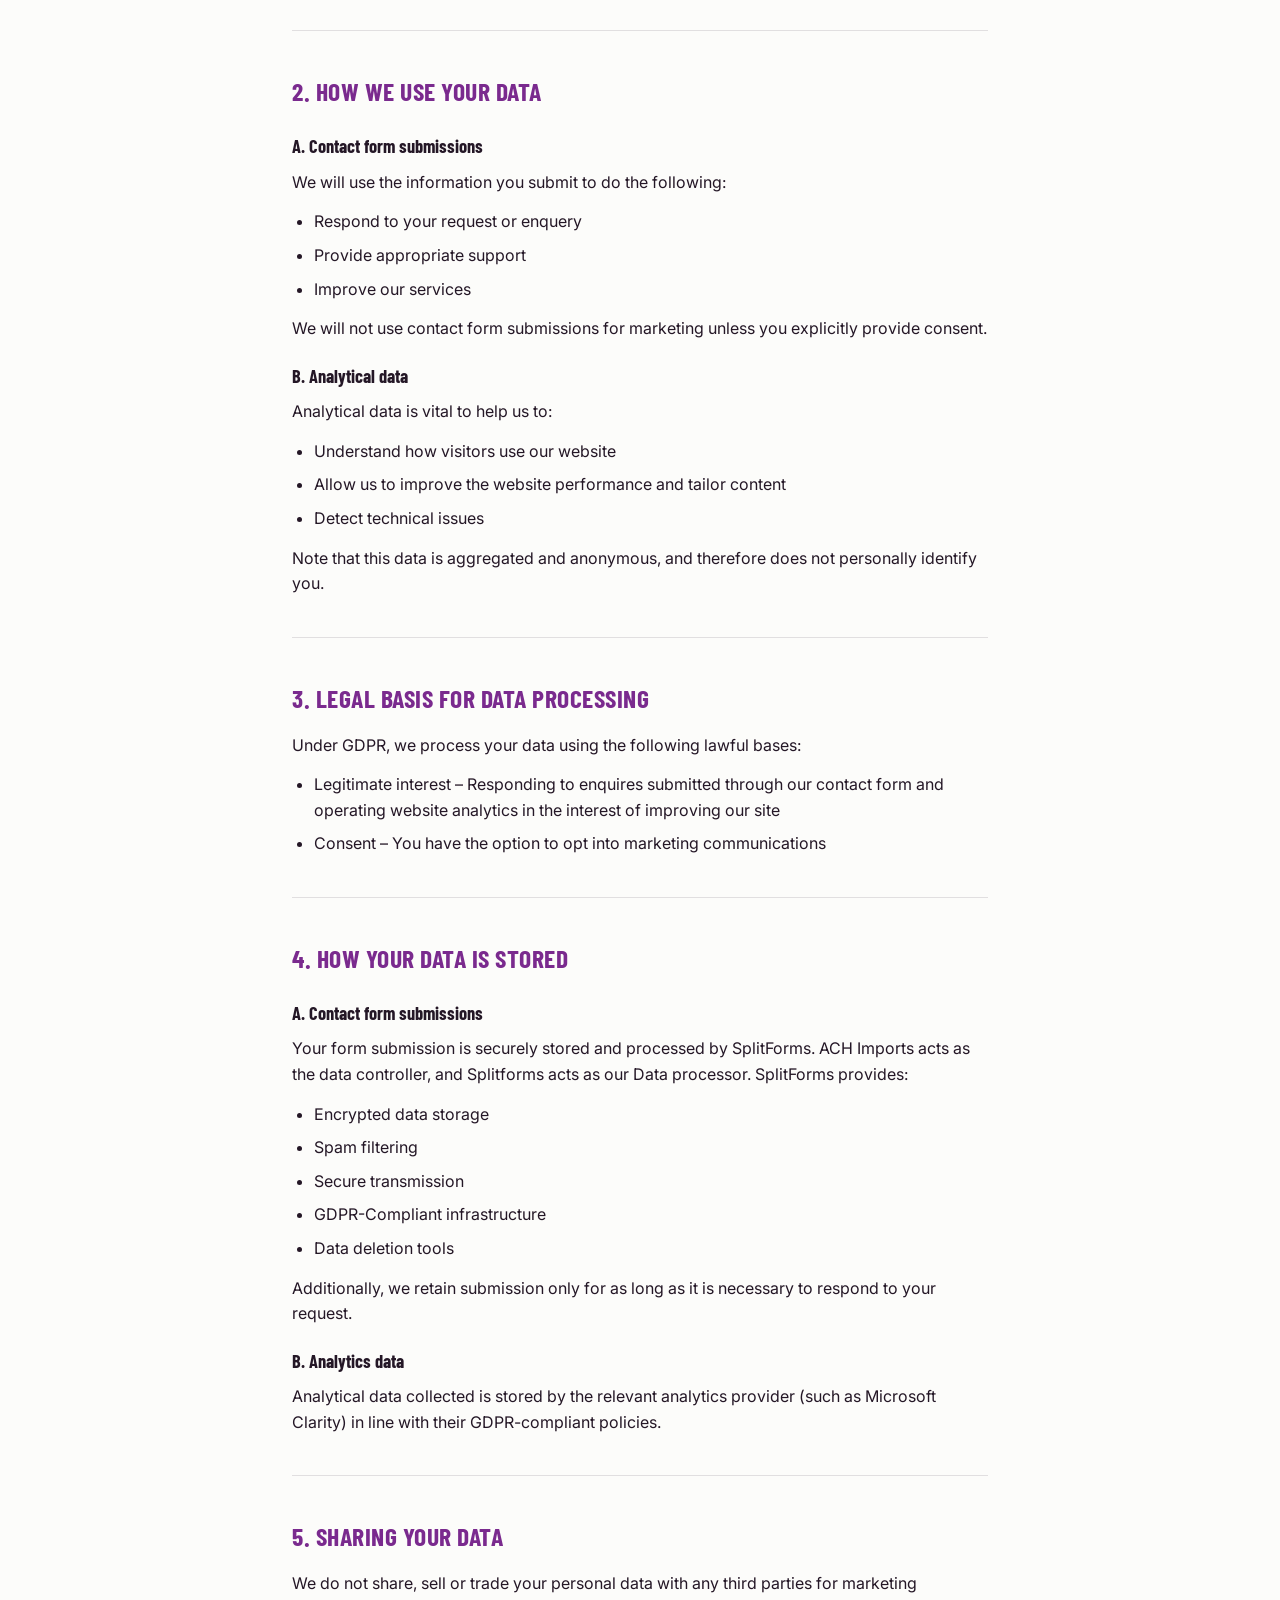
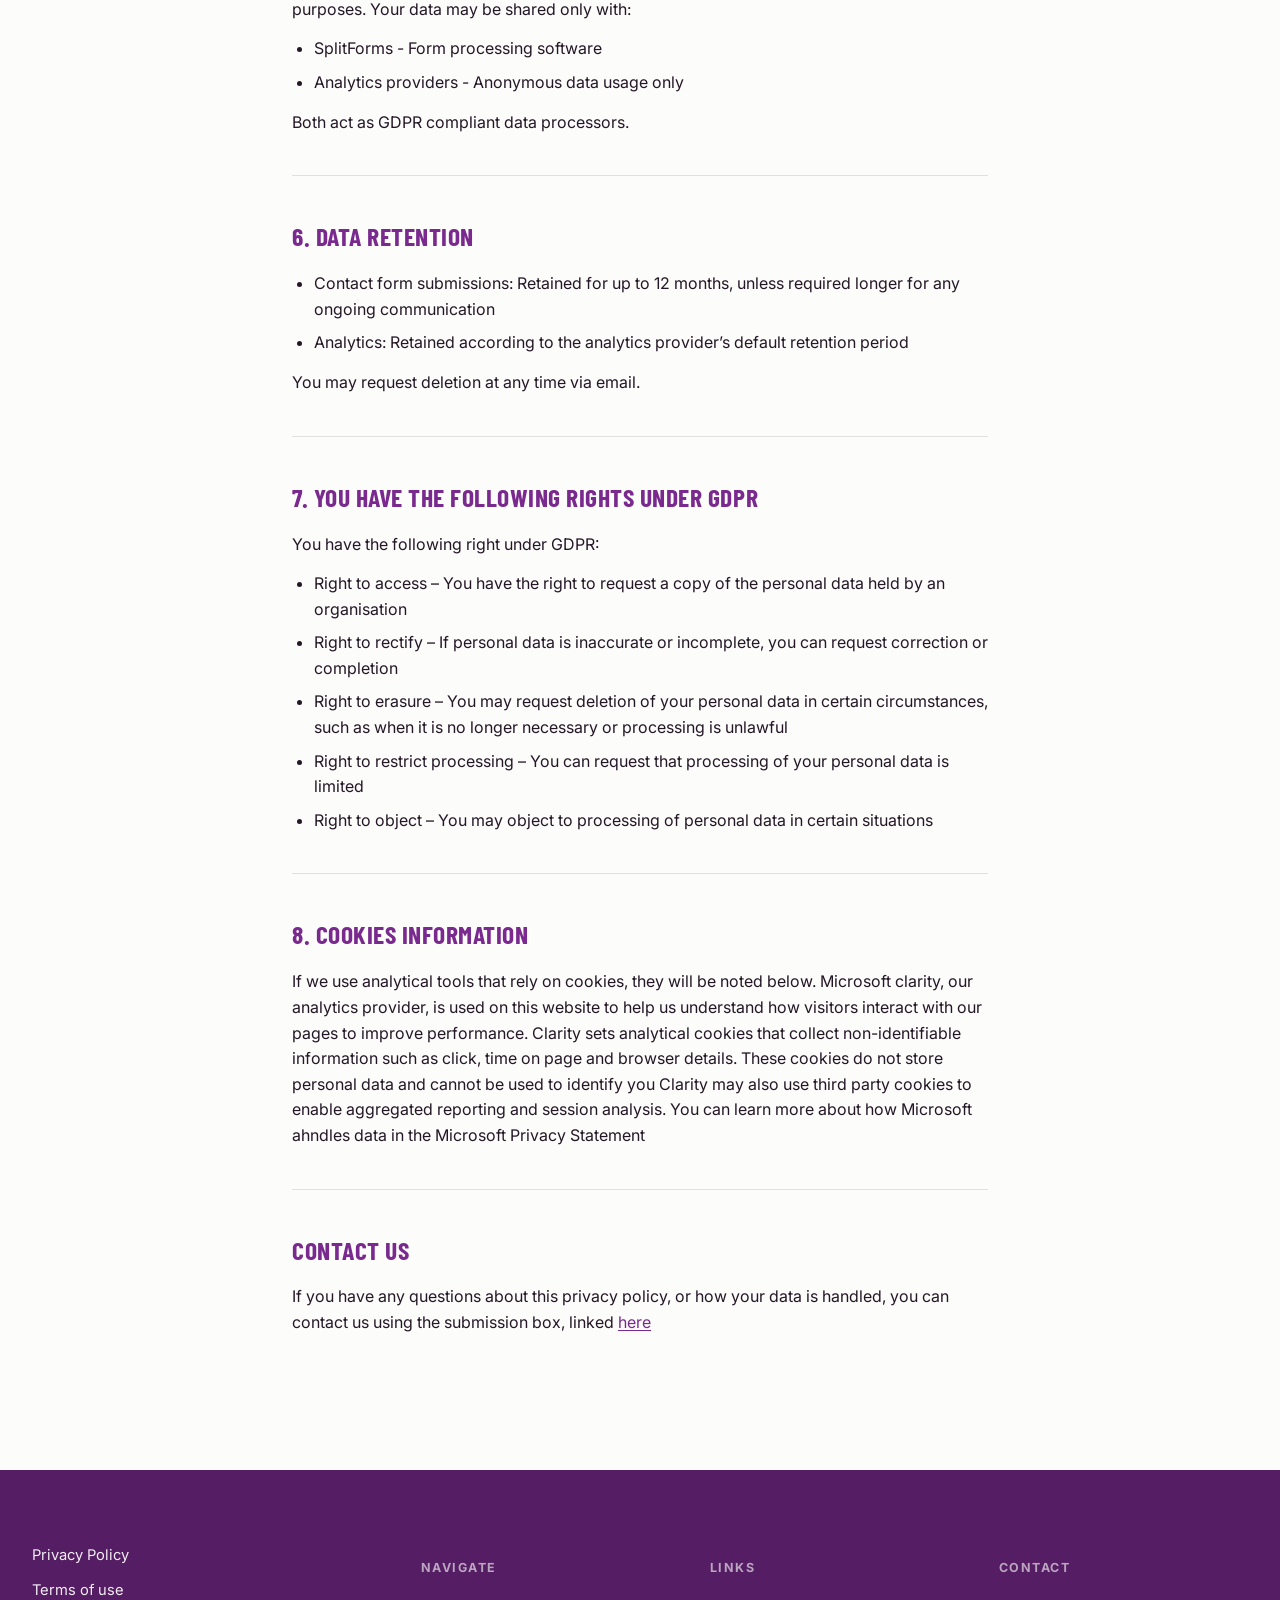
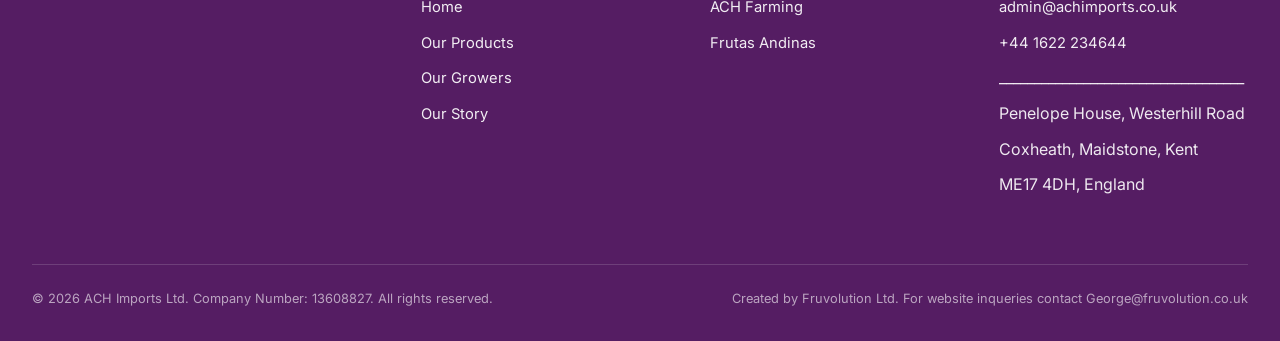
==== commit 459f4a37: "Adding cookie banner as required" ====
--- a/html/Privacy.html
+++ b/html/Privacy.html
@@ -167,7 +167,11 @@
     <section id="section-8">
       <h2>8. Cookies information</h2>
       <p>If we use analytical tools that rely on cookies, they will be noted below. 
-        If we use a cookie-free analytics provider, such as Microsoft Clarity, no cookie notice is required to be provided</p>
+        Microsoft clarity, our analytics provider, is used on this website to help us understand how visitors interact with our pages to improve performance. Clarity sets 
+      analytical cookies that collect non-identifiable information such as click, time on page and browser details. These cookies do not store personal data and cannot be 
+    used to identify you
+    
+      Clarity may also use third party cookies to enable aggregated reporting and session analysis. You can learn more about how Microsoft ahndles data in the Microsoft Privacy Statement</p>
     </section>
 
     <section id="section-9">
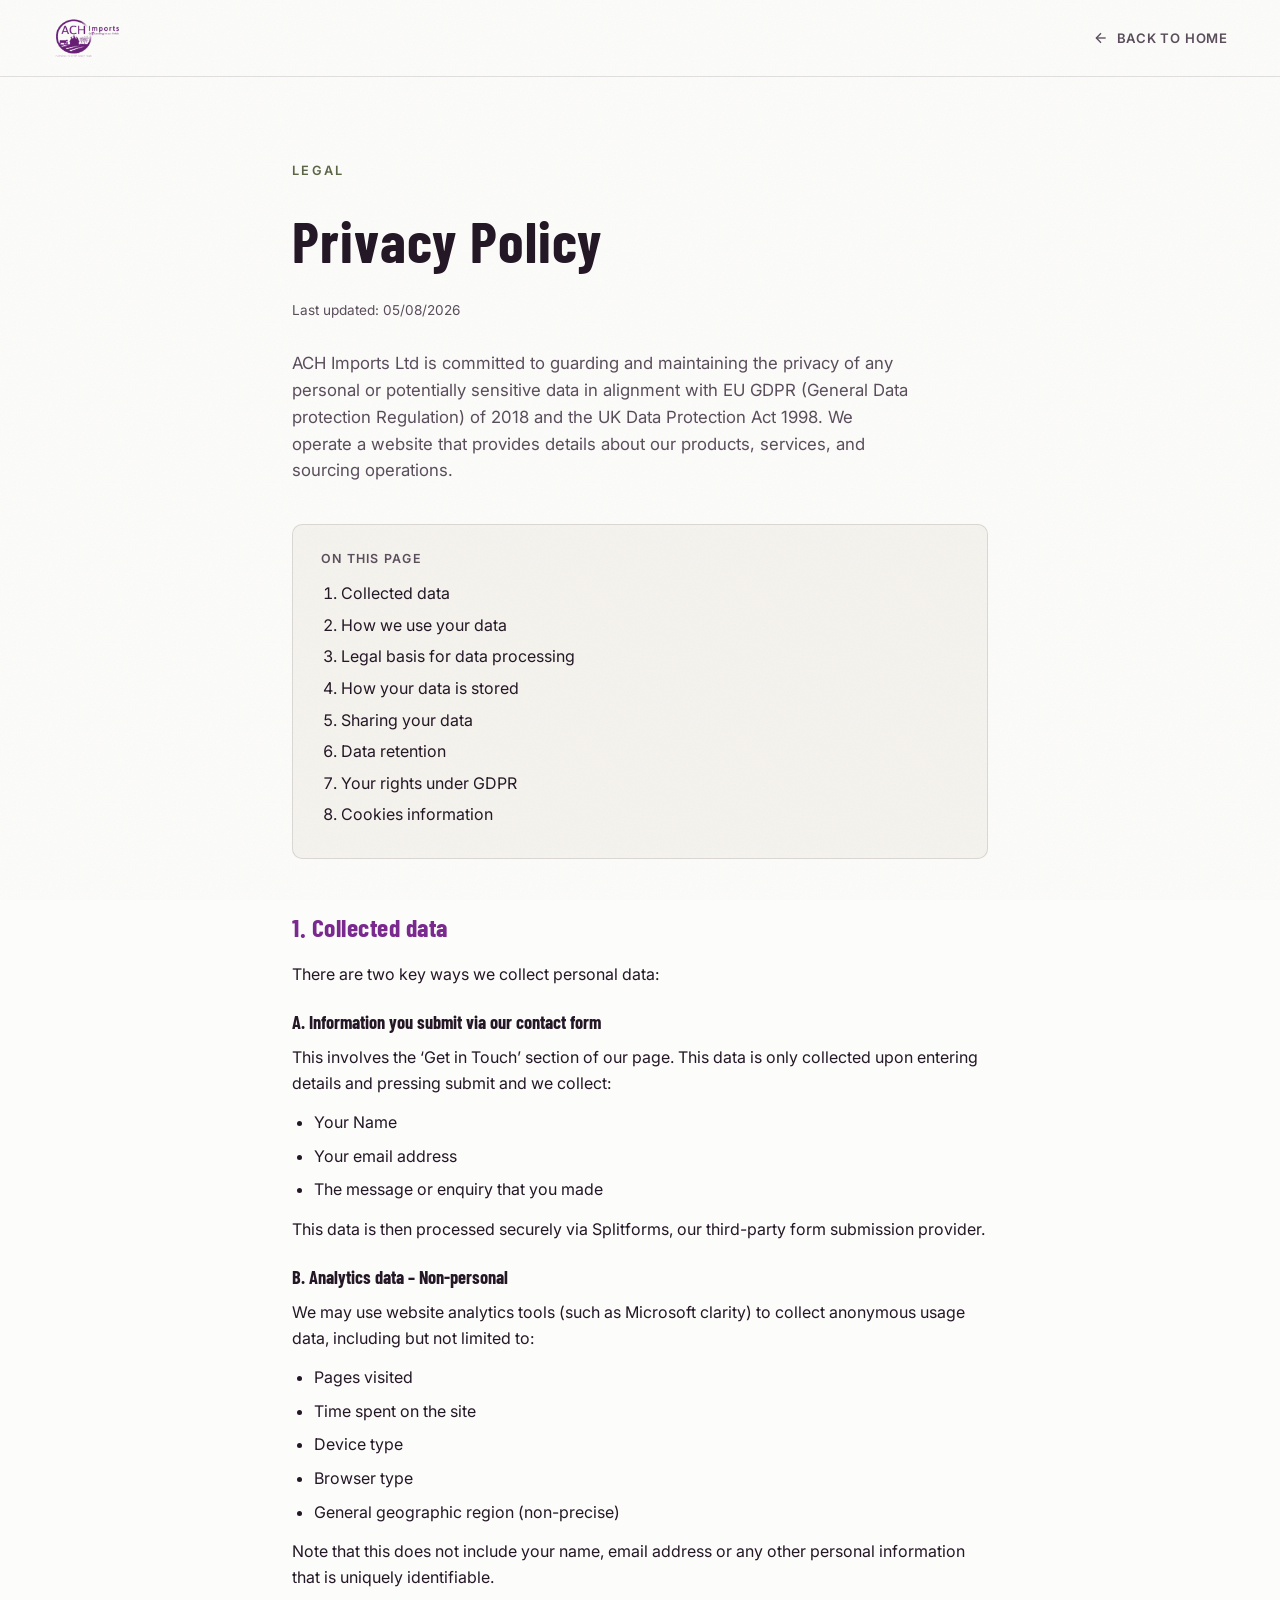
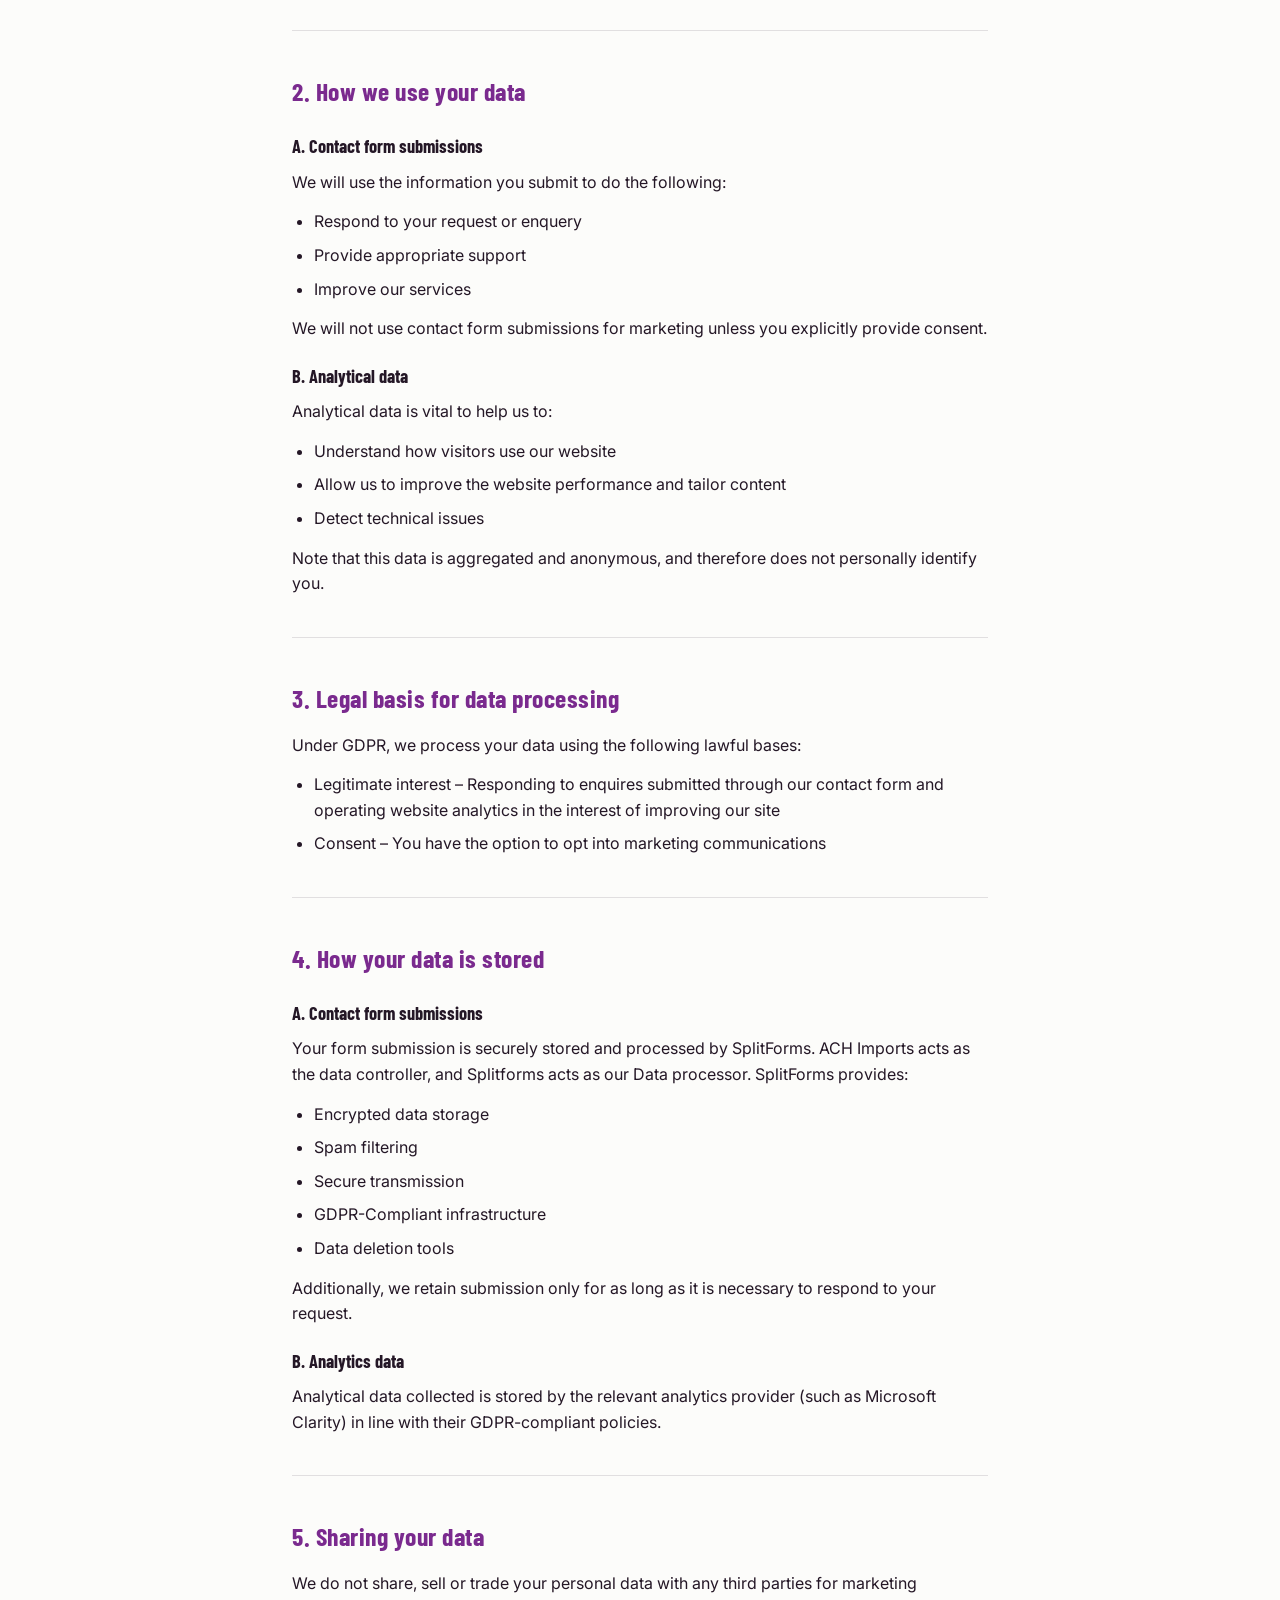
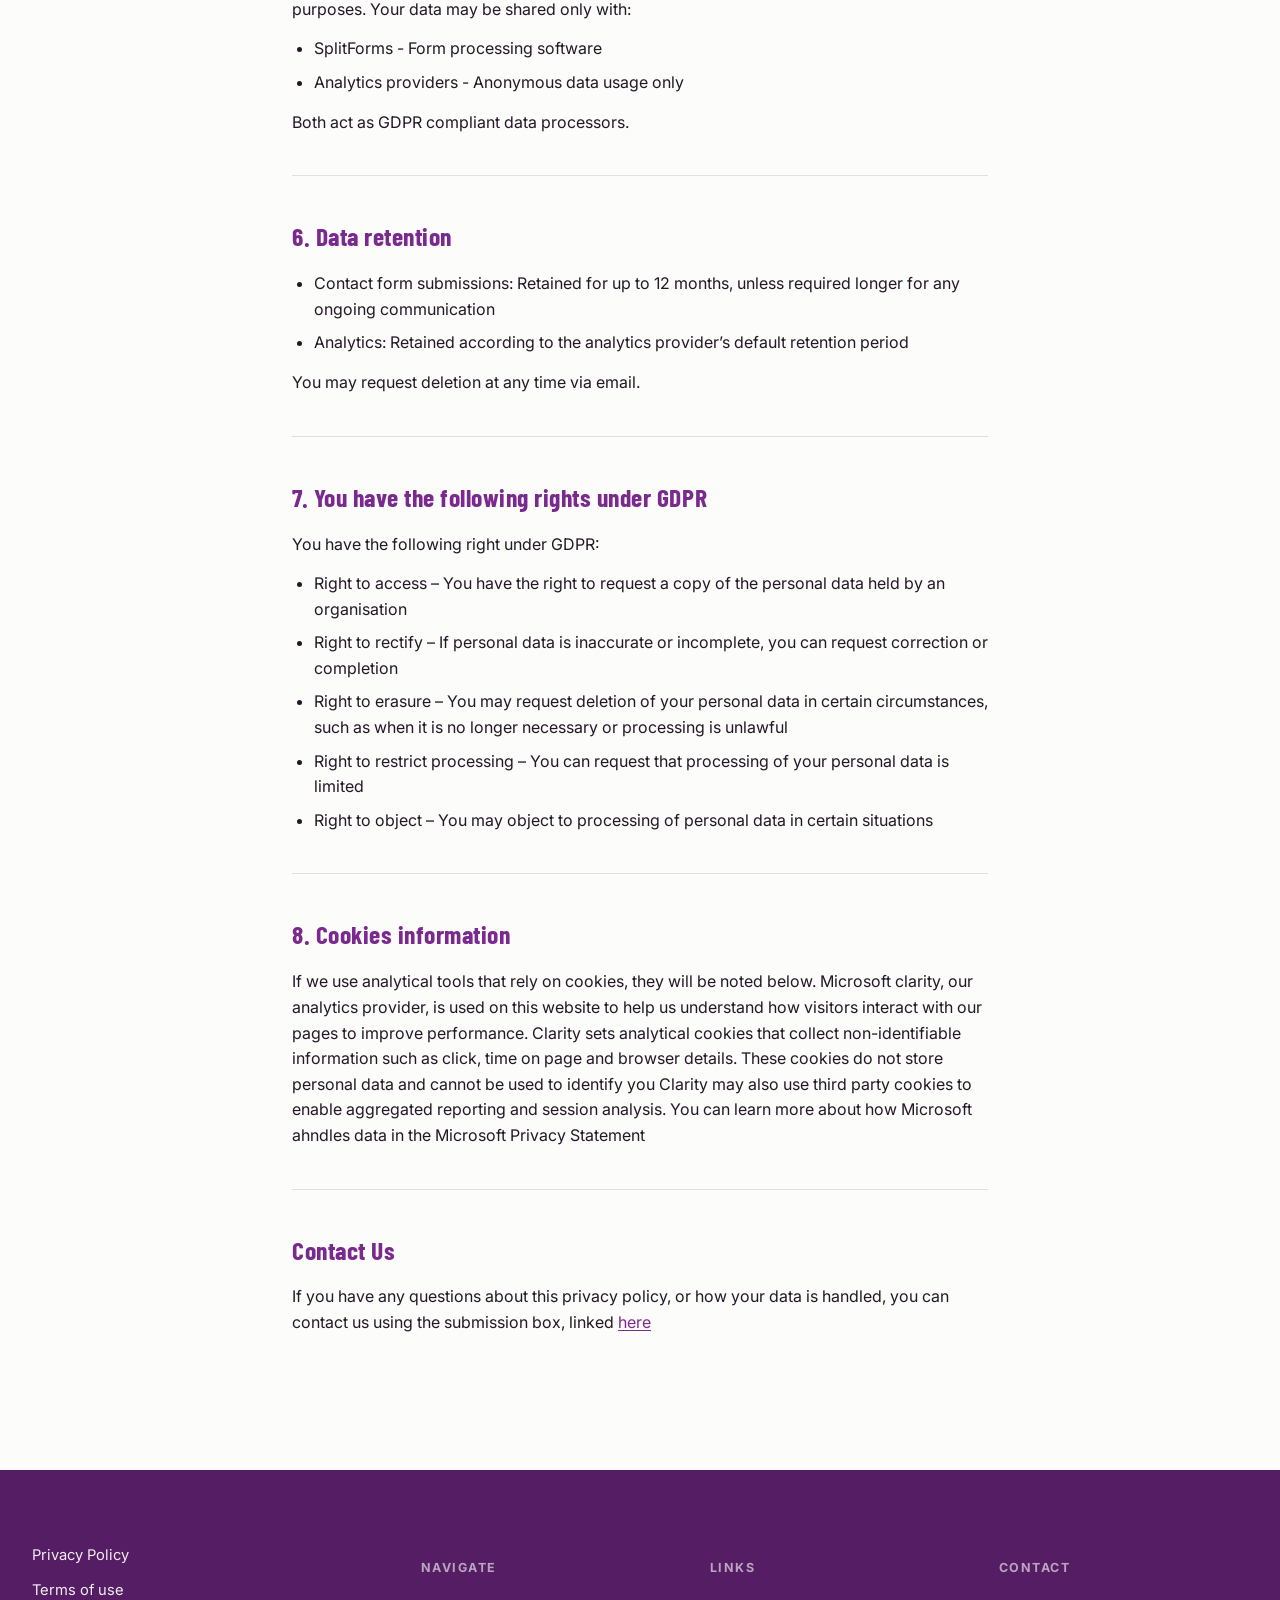
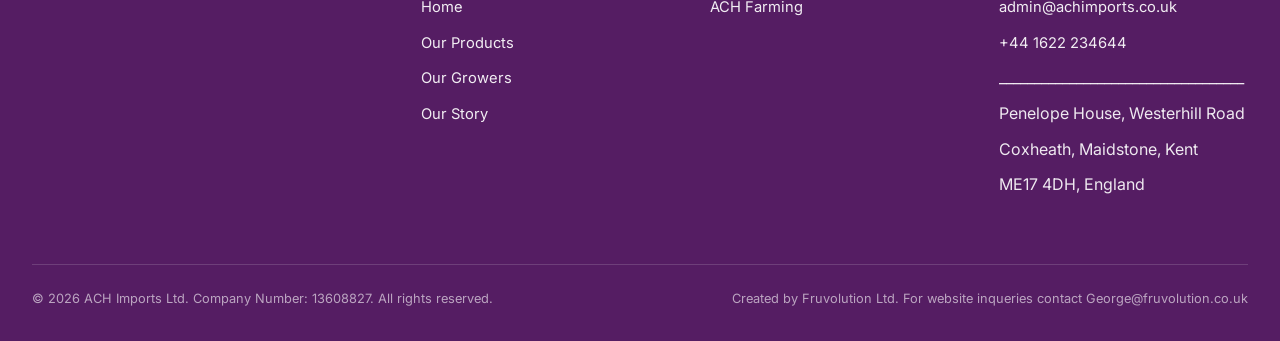
==== commit d38d4b5e: "Temporarily commenting out a dead link as requested" ====
--- a/html/Privacy.html
+++ b/html/Privacy.html
@@ -204,7 +204,7 @@
       <h4>Links</h4>
       <ul>
         <li><a href="https://www.achfarming.co.uk/" target="_blank" rel="noopener">ACH Farming</a></li>
-        <li><a href="https://www.freshproducepartners.com/" target="_blank" rel="noopener">Frutas Andinas</a></li>
+      <!--  <li><a href="https://www.freshproducepartners.com/" target="_blank" rel="noopener">Frutas Andinas</a></li> -->
       </ul>
     </div>
     <div class="footer-col">
--- a/css/privacy.css
+++ b/css/privacy.css
@@ -45,7 +45,6 @@
   h1,h2,h3{
     font-family: var(--font-display);
     font-weight: 700;
-    text-transform: uppercase;
     letter-spacing: 0.02em;
     margin: 0;
     color: var(--color-ink);
